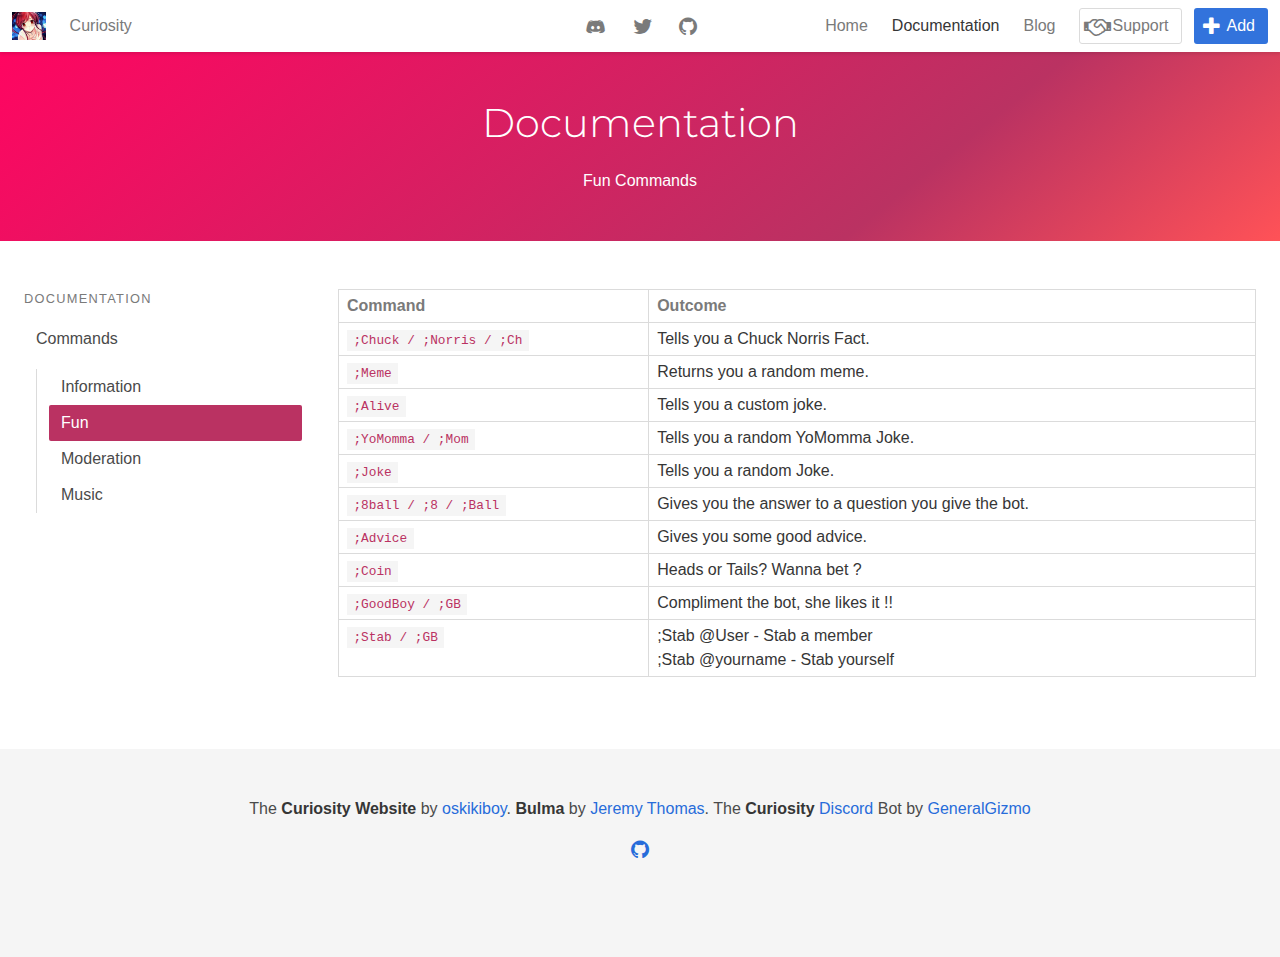
==== docs-fun.html @ c16897bb "Timiki Wesbsite" ====
<!DOCTYPE HTML>
<!DOCTYPE HTML>
<html>

<head>
    <meta charset="utf-8">
    <meta http-equiv="X-UA-Compatible" content="IE=edge">
    <meta name="viewport" content="width=device-width, initial-scale=1">
    <meta name="author" content="oskikiboy">
    <meta name="description" content="Curiosity is a fun, Awesome and intuitive bot for Discord!">

    <meta property="og:type" content="website">
    <meta property="og:title" content="Curiosity">
    <meta property="og:image" content="img/icon.png">
    <meta property="og:description" content="Curiosity is a fun, Awesome and intuitive bot for Discord!">

    <meta name="twitter:title" content="Curiosity">
    <meta name="twitter:image" content="img/icon.png">
    <meta name="twitter:description" content="Curiosity is a fun, Awesome and intuitive bot for Discord!">

    <link rel="shortcut icon" type="image/png" href="img/icon.png">
    <meta name="theme-color" content="#009688">

    <link href="https://fonts.googleapis.com/css?family=Montserrat" rel="stylesheet">
    <link rel="stylesheet" href="fonts/css/font-awesome.min.css">
    <link href="discord/icon-discord.css" rel="stylesheet">
    <link rel="stylesheet" href="css/bulma.css">

    <script src="javascript/jquery-2.2.0.min.js"></script>
    <script src="javascript/bulma.js"></script>
</head>
<style type="text/css">
    @media screen and (max-width: 420px) {
        #amazing-title {
            font-size: 42px;
        }
    }

    @media screen and (min-width: 321px) and (max-width: 768px) {
        #amazing-title {
            font-size: 46px;
        }
        #amazing-subtitle {
            font-size: 30px;
        }
        #amazing-discord {
            height: 31px;
        }
    }

    @media screen and (min-width: 769px) {
        #amazing-title {
            font-size: 96px;
        }
        #amazing-subtitle {
            font-size: 40px;
        }
        #amazing-discord {
            height: 42px;
        }
    }
</style>

<body>
    <nav class="nav has-shadow">
        <div class="nav-left">
            <a class="nav-item" href="index.html">
                <img src="img/icon.png" alt="Curiosity logo">
            </a>
            <a class="nav-item" href="index.html">
                <span>Curiosity</span>
            </a>
        </div>

  <div class="nav-center">
    <a class="nav-item" href="https://discord.gg/rutBVs7">
      <span class="icon">
        <br>
        <br>
        <i class="fa icon-discord" style="padding-top: 6px;"></i>
      </span>
    </a>
    <a class="nav-item" href="https://twitter.com/DEV_Curiosity">
      <span class="icon">
        <i class="fa fa-twitter"></i>
      </span>
    </a>
    <a class="nav-item" href="https://github.com/oskikiboy/Curiosity-Website">
        <span>
        <i class="fa fa-github" style="padding-top: 2px;"></i>
        </span>
    </a>
  </div>
        <div class="nav-right nav-menu">
            <a class="nav-item" href="index.html">
      Home
    </a>
            <a class="nav-item is-active" href="docs.html">
      Documentation
    </a>
            <a class="nav-item" href="https://twitter.com/DEV_Curiosity">
      Blog
    </a>

            <span class="nav-item">
      <a class="button" href="https://discord.gg/rutBVs7" >
        <span class="icon">
          <i class="fa fa-handshake-o"></i>
        </span>
            <span>Support</span>
            </a>
            <a class="button is-info" href="https://discordapp.com/oauth2/authorize?permissions=2146958591&scope=bot&client_id=297146326372712449">
                <span class="icon">
          <i class="fa fa-plus"></i>
        </span>
                <span>Add</span>
            </a>
            </span>
        </div>
    <span class="nav-toggle" id="nav-toggle">
      <span></span>
      <span></span>
      <span></span>
    </span>
    <div id="nav-menu" class="nav-right nav-menu is-hidden-tablet">
      <a class="nav-item is-tab is-hidden-tablet" href="index.html">Home</a>
      <a class="nav-item is-tab is-hidden-tablet is-active" href="docs.html">Documentation</a>
      <a class="nav-item is-tab is-hidden-tablet" href="https://twitter.com/DEV_Curiosity">Blog</a>
        </div>
    </nav>
    <section id="header" class="hero is-danger is-bold">
        <div class="hero-head">
        </div>
        <div class="hero-body">
            <div class="container has-text-centered">
                <h1 class="title is-2" style="font-family: Montserrat;">
					<span style="title is-2">Documentation</span>
				</h1>
                <h2 class="subtittle">Fun Commands</h2>
            </div>
        </div>
    </section>

    <section class="section">
        <div class="continer">
            <div class="columns">
                <div class="column is-3">

                    <aside class="menu">
                        <p class="menu-label">
                            Documentation
                        </p>
                        <ul class="menu-list">
                            <li>
                                <a href="docs.html">Commands</a>
                                <ul>
                                    <li><a href="docs-info.html">Information</a></li>
                                    <li><a class="is-active" href="docs-fun.html">Fun</a></li>
                                    <li><a href="docs-mod.html">Moderation</a></li>
                                    <li><a href="docs-music.html">Music</a></li>
                                </ul>
                            </li>
                        </ul>

                    </aside>

                </div>
                <div class="column">
                    <table class="table is-bordered is-narrow">
                        <thead>
                            <tr>
                                <th>Command</th>
                                <th>Outcome</th>
                            </tr>
                        </thead>
                        <tbody>
                            <tr>
                                <td><code>;Chuck / ;Norris / ;Ch</code></td>
                                <td>Tells you a Chuck Norris Fact.</td>
                            </tr>
                            <tr>
                                <td><code>;Meme</code></td>
                                <td>Returns you a random meme.</td>
                            </tr>
                            <tr>
                                <td><code>;Alive</code></td>
                                <td>Tells you a custom joke.</td>
                            </tr>
                            <tr>
                                <td><code>;YoMomma / ;Mom </code></td>
                                <td>Tells you a random YoMomma Joke.</td>
                            </tr>
                            <tr>
                                <td><code>;Joke</code></td>
                                <td>Tells you a random Joke.</td>
                            </tr>
                            <tr>
                                <td><code>;8ball / ;8 / ;Ball</code></td>
                                <td>Gives you the answer to a question you give the bot.</td>
                            </tr>
                            <tr>
                                <td><code>;Advice</code></td>
                                <td>Gives you some good advice.</td>
                            </tr>
                            <tr>
                                <td><code>;Coin</code></td>
                                <td>Heads or Tails? Wanna bet ?</td>
                            </tr>
                            <tr>
                            <td><code>;GoodBoy / ;GB</code></td>
                            <td>Compliment the bot, she likes it !!</td>
                            </tr>
                            <tr>
                            <td><code>;Stab / ;GB</code></td>
                            <td>;Stab @User - Stab a member <br>
                                ;Stab @yourname - Stab yourself
                            </td>
                            </tr>
                        </tbody>
                    </table>
                </div>
            </div>
        </div>
    </section>
    <footer class="footer">
        <div class="container">
            <div class="content has-text-centered">
                <p>
                    The <strong>Curiosity Website</strong> by <a href="https://github.com/oskikiboy">oskikiboy</a>. <strong>Bulma</strong> by <a href="http://jgthms.com">Jeremy Thomas</a>. The <strong>Curiosity</strong> <a href="https://discord.gg/zpcGaCB">Discord</a>                    Bot by <a href="https://github.com/GeneralGizmo">GeneralGizmo</a>
                </p>
                <p>
                    <a class="icon" href="https://github.com/oskikiboy">
                        <i class="fa fa-github"></i>
                    </a>
                </p>
            </div>
        </div>
    </footer>
</body>

</html>
---- discord/icon-discord.css ----
@charset "UTF-8";

@font-face {
  font-family: "discord-font-1";
  src:url("discord-font-1.eot");
  src:url("discord-font-1.eot?#iefix") format("embedded-opentype"),
    url("discord-font-1.woff") format("woff"),
    url("discord-font-1.ttf") format("truetype"),
    url("discord-font-1.svg#discord-font-1") format("svg");
  font-weight: normal;
  font-style: normal;

}

[data-icon]:before {
  font-family: "discord-font-1" !important;
  content: attr(data-icon);
  font-style: normal !important;
  font-weight: normal !important;
  font-variant: normal !important;
  text-transform: none !important;
  speak: none;
  line-height: 1;
  -webkit-font-smoothing: antialiased;
  -moz-osx-font-smoothing: grayscale;
}

[class^="icon-"]:before,
[class*=" icon-"]:before {
  font-family: "discord-font-1" !important;
  font-style: normal !important;
  font-weight: normal !important;
  font-variant: normal !important;
  text-transform: none !important;
  speak: none;
  line-height: 1;
  -webkit-font-smoothing: antialiased;
  -moz-osx-font-smoothing: grayscale;
}

.icon-discord:before {
  content: "\61";
}
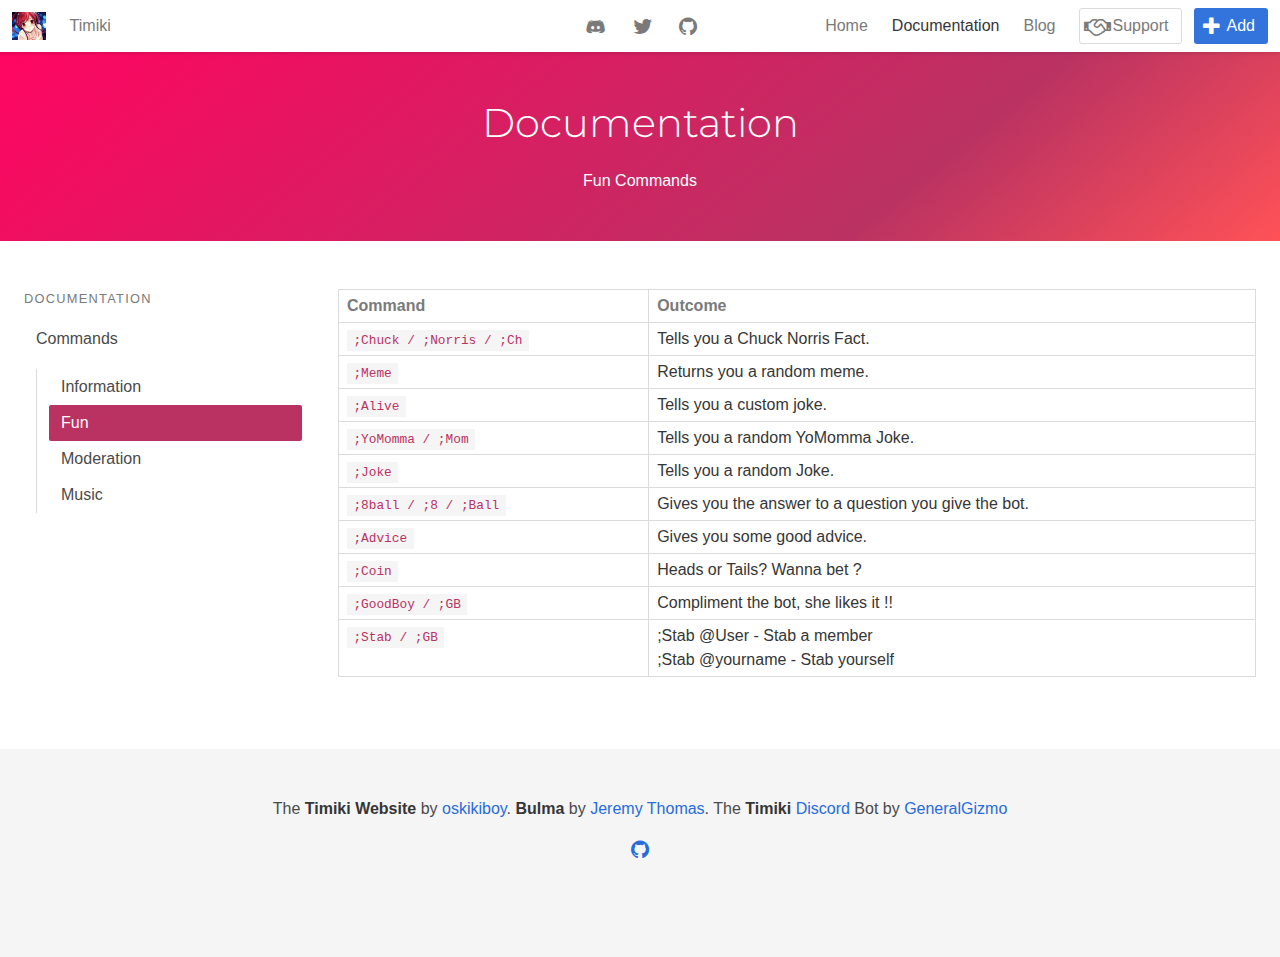
==== commit 9d09801f: "All text saying curiosity now says timing" ====
--- a/docs-fun.html
+++ b/docs-fun.html
@@ -7,16 +7,16 @@
     <meta http-equiv="X-UA-Compatible" content="IE=edge">
     <meta name="viewport" content="width=device-width, initial-scale=1">
     <meta name="author" content="oskikiboy">
-    <meta name="description" content="Curiosity is a fun, Awesome and intuitive bot for Discord!">
+    <meta name="description" content="Timiki is a fun, Awesome and intuitive bot for Discord!">
 
     <meta property="og:type" content="website">
-    <meta property="og:title" content="Curiosity">
+    <meta property="og:title" content="Timiki">
     <meta property="og:image" content="img/icon.png">
-    <meta property="og:description" content="Curiosity is a fun, Awesome and intuitive bot for Discord!">
-
-    <meta name="twitter:title" content="Curiosity">
+    <meta property="og:description" content="Timiki is a fun, Awesome and intuitive bot for Discord!">
+
+    <meta name="twitter:title" content="Timiki">
     <meta name="twitter:image" content="img/icon.png">
-    <meta name="twitter:description" content="Curiosity is a fun, Awesome and intuitive bot for Discord!">
+    <meta name="twitter:description" content="Timiki is a fun, Awesome and intuitive bot for Discord!">
 
     <link rel="shortcut icon" type="image/png" href="img/icon.png">
     <meta name="theme-color" content="#009688">
@@ -65,10 +65,10 @@
     <nav class="nav has-shadow">
         <div class="nav-left">
             <a class="nav-item" href="index.html">
-                <img src="img/icon.png" alt="Curiosity logo">
+                <img src="img/icon.png" alt="Timiki logo">
             </a>
             <a class="nav-item" href="index.html">
-                <span>Curiosity</span>
+                <span>Timiki</span>
             </a>
         </div>
 
@@ -80,12 +80,12 @@
         <i class="fa icon-discord" style="padding-top: 6px;"></i>
       </span>
     </a>
-    <a class="nav-item" href="https://twitter.com/DEV_Curiosity">
+    <a class="nav-item" href="https://twitter.com/DEV_Timiki">
       <span class="icon">
         <i class="fa fa-twitter"></i>
       </span>
     </a>
-    <a class="nav-item" href="https://github.com/oskikiboy/Curiosity-Website">
+    <a class="nav-item" href="https://github.com/oskikiboy/Timiki-Website">
         <span>
         <i class="fa fa-github" style="padding-top: 2px;"></i>
         </span>
@@ -98,7 +98,7 @@
             <a class="nav-item is-active" href="docs.html">
       Documentation
     </a>
-            <a class="nav-item" href="https://twitter.com/DEV_Curiosity">
+            <a class="nav-item" href="https://twitter.com/DEV_Timiki">
       Blog
     </a>
 
@@ -125,7 +125,7 @@
     <div id="nav-menu" class="nav-right nav-menu is-hidden-tablet">
       <a class="nav-item is-tab is-hidden-tablet" href="index.html">Home</a>
       <a class="nav-item is-tab is-hidden-tablet is-active" href="docs.html">Documentation</a>
-      <a class="nav-item is-tab is-hidden-tablet" href="https://twitter.com/DEV_Curiosity">Blog</a>
+      <a class="nav-item is-tab is-hidden-tablet" href="https://twitter.com/DEV_Timiki">Blog</a>
         </div>
     </nav>
     <section id="header" class="hero is-danger is-bold">
@@ -226,7 +226,7 @@
         <div class="container">
             <div class="content has-text-centered">
                 <p>
-                    The <strong>Curiosity Website</strong> by <a href="https://github.com/oskikiboy">oskikiboy</a>. <strong>Bulma</strong> by <a href="http://jgthms.com">Jeremy Thomas</a>. The <strong>Curiosity</strong> <a href="https://discord.gg/zpcGaCB">Discord</a>                    Bot by <a href="https://github.com/GeneralGizmo">GeneralGizmo</a>
+                    The <strong>Timiki Website</strong> by <a href="https://github.com/oskikiboy">oskikiboy</a>. <strong>Bulma</strong> by <a href="http://jgthms.com">Jeremy Thomas</a>. The <strong>Timiki</strong> <a href="https://discord.gg/zpcGaCB">Discord</a>                    Bot by <a href="https://github.com/GeneralGizmo">GeneralGizmo</a>
                 </p>
                 <p>
                     <a class="icon" href="https://github.com/oskikiboy">
